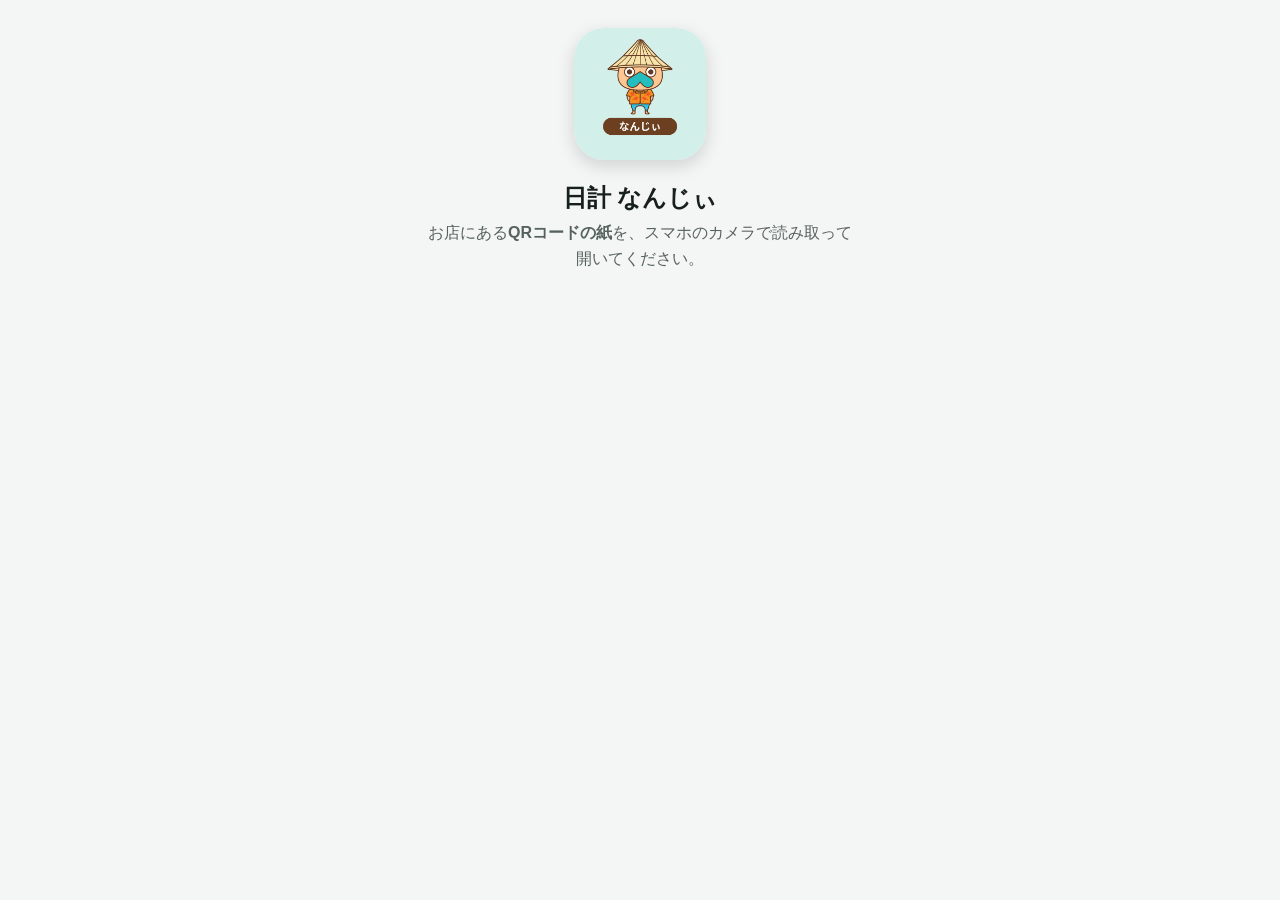
==== nanjii/index.html @ 4734d0b7 "Add files via upload" ====
<!doctype html>
<html lang="ja">
<head>
<meta charset="utf-8">
<meta name="viewport" content="width=device-width, initial-scale=1, viewport-fit=cover">
<title>日計 なんじぃ</title>
<meta name="theme-color" content="#0f766e">
<link rel="manifest" href="manifest.webmanifest">
<link rel="icon" href="favicon.png">
<link rel="apple-touch-icon" href="apple-touch-icon.png">
<meta name="apple-mobile-web-app-capable" content="yes">
<meta name="apple-mobile-web-app-title" content="なんじぃ">
<meta name="apple-mobile-web-app-status-bar-style" content="default">
<link rel="stylesheet" href="../app.css">
</head>
<body>
<div class="wrap hide" id="setup">
  <img class="icon" src="icon-512.png" alt="なんじぃのアイコン">
  <h1>日計 なんじぃ</h1>
  <p>ホーム画面にこのアイコンを置きます。<br>はじめに1回だけです。</p>

  <div id="android" class="hide">
    <button class="big" id="installBtn">ホーム画面に追加する</button>
    <p style="font-size:14px;margin-top:10px">確認が出たら「インストール」を押してください。</p>
    <ul class="steps hide" id="manual">
      <li><span class="n">1</span><span>画面右上の <b>「⋮」</b> を押す</span></li>
      <li><span class="n">2</span><span><b>「ホーム画面に追加」</b>を押す</span></li>
      <li><span class="n">3</span><span><b>「インストール」</b>を選んで <b>「インストール」</b></span></li>
    </ul>
  </div>

  <div id="ios" class="hide">
    <ul class="steps">
      <li><span class="n">1</span><span>画面の下にある <span class="share"><svg width="16" height="16" viewBox="0 0 24 24" fill="none" stroke="#0a63d6" stroke-width="2.4" stroke-linecap="round" stroke-linejoin="round"><path d="M12 3v12"/><path d="M8 7l4-4 4 4"/><path d="M6 11v9h12v-9"/></svg></span> を押す</span></li>
      <li><span class="n">2</span><span>メニューを下にずらして <b>「ホーム画面に追加」</b></span></li>
      <li><span class="n">3</span><span>右上の <b>「追加」</b> を押す</span></li>
    </ul>
    <p style="font-size:14px;margin-top:12px">※ <b>Safari</b>で開いてください（Chromeだと追加できないことがあります）</p>
  </div>

  <div id="done" class="ok hide">追加できました。<br>ホーム画面の「なんじぃ」アイコンから開いてください。</div>
  <button class="later" id="later">追加しないで、今すぐ使う</button>
  <div class="arrow hide" id="arrow" aria-hidden="true">↓</div>
</div>

<div class="wrap hide" id="noToken">
  <img class="icon" src="icon-512.png" alt="">
  <h1>日計 なんじぃ</h1>
  <p>お店にある<b>QRコードの紙</b>を、スマホのカメラで読み取って開いてください。</p>
</div>

<script>window.NIKKEI_STORE = { id: 'nanjii', name: 'なんじぃ' };</script>
<script src="../config.js"></script>
<script src="../app.js"></script>
</body>
</html>
---- app.css ----
:root{--acc:#0f766e;--ink:#17201d;--sub:#56625d;--bg:#f4f6f5;--line:#dde3e0}
*{box-sizing:border-box;-webkit-tap-highlight-color:transparent}
html,body{margin:0;height:100%;background:var(--bg);color:var(--ink);font-family:-apple-system,"Hiragino Sans","Noto Sans JP",sans-serif}
#app{position:fixed;inset:0;width:100%;height:100%;border:0;background:#fff}
.wrap{max-width:460px;margin:0 auto;padding:28px 16px 40px;text-align:center}
.icon{width:132px;height:132px;border-radius:30px;box-shadow:0 6px 18px rgba(0,0,0,.15)}
h1{font-size:24px;margin:18px 0 6px}
p{font-size:16px;line-height:1.65;color:var(--sub);margin:6px 0}
.big{display:block;width:100%;min-height:68px;margin-top:22px;border:none;border-radius:16px;background:var(--acc);color:#fff;font-size:21px;font-weight:700;cursor:pointer}
.big:active{opacity:.85}
.steps{text-align:left;background:#fff;border:1px solid var(--line);border-radius:16px;padding:6px 16px;margin-top:20px}
.steps li{padding:12px 0;border-bottom:1px dashed var(--line);font-size:17px;line-height:1.55;list-style:none;display:flex;gap:10px;align-items:flex-start}
.steps li:last-child{border:none}
.n{flex:none;width:28px;height:28px;border-radius:50%;background:var(--acc);color:#fff;font-weight:700;display:flex;align-items:center;justify-content:center;font-size:15px}
.share{display:inline-flex;vertical-align:middle;width:26px;height:26px;border:2px solid #0a63d6;border-radius:6px;align-items:center;justify-content:center;margin:0 2px}
.later{display:block;margin:22px auto 0;background:none;border:none;color:var(--sub);font-size:15px;text-decoration:underline}
.ok{background:#e6f3f1;color:#0b5a54;border-radius:14px;padding:14px;margin-top:20px;font-size:17px;font-weight:700}
.arrow{position:fixed;left:50%;bottom:8px;transform:translateX(-50%);font-size:40px;color:#e8590c;animation:b 1s ease-in-out infinite}
@keyframes b{50%{transform:translate(-50%,-10px)}}
.hide{display:none!important}
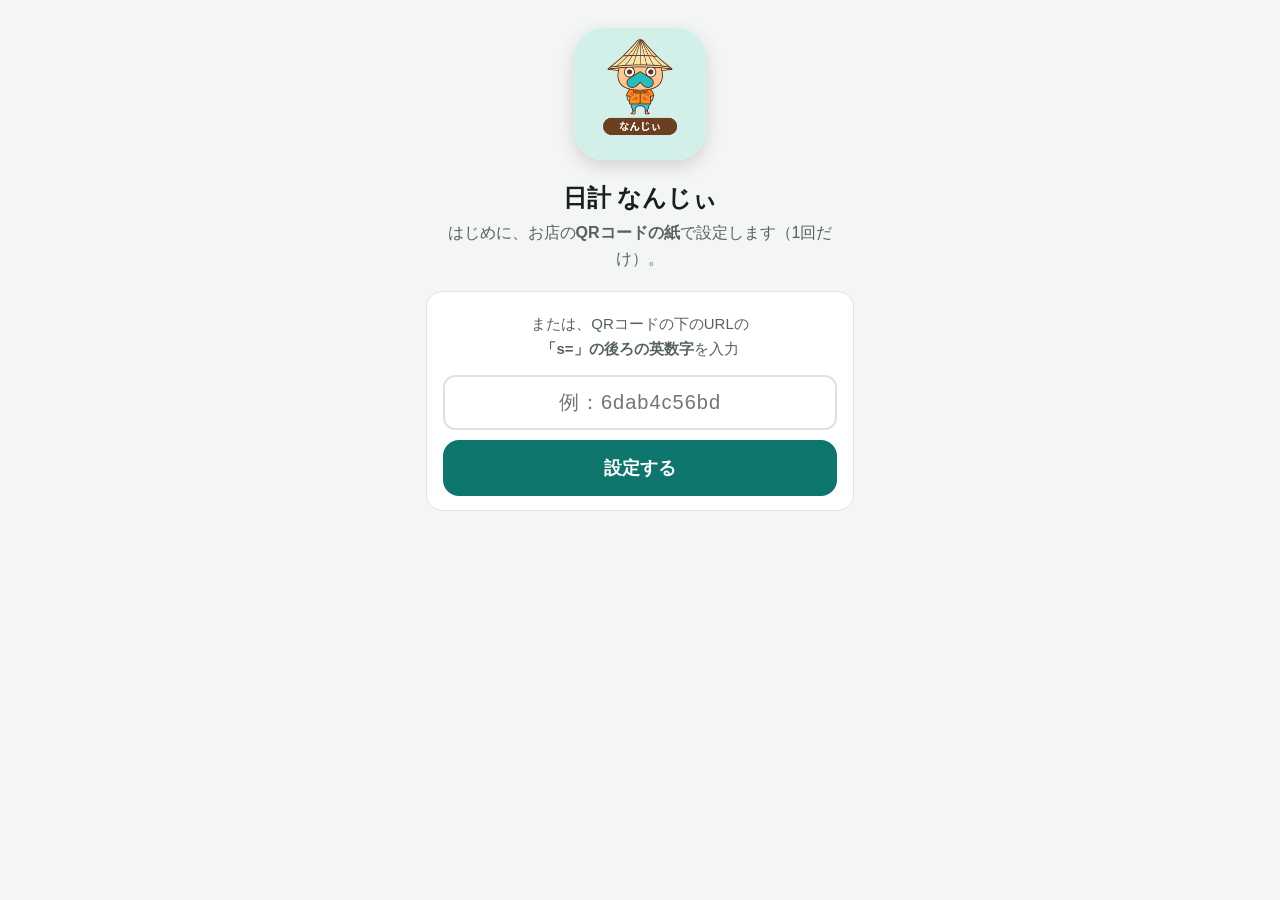
==== commit 97455ea8: "Add files via upload" ====
--- a/nanjii/index.html
+++ b/nanjii/index.html
@@ -46,7 +46,15 @@
 <div class="wrap hide" id="noToken">
   <img class="icon" src="icon-512.png" alt="">
   <h1>日計 なんじぃ</h1>
-  <p>お店にある<b>QRコードの紙</b>を、スマホのカメラで読み取って開いてください。</p>
+  <p>はじめに、お店の<b>QRコードの紙</b>で設定します（1回だけ）。</p>
+  <button class="big hide" id="scanBtn">QRコードの紙を撮影する</button>
+  <input type="file" accept="image/*" capture="environment" id="scanFile" class="hide">
+  <div class="keybox">
+    <p style="font-size:15px">または、QRコードの下のURLの<br><b>「s=」の後ろの英数字</b>を入力</p>
+    <input id="keyIn" autocomplete="off" autocapitalize="off" spellcheck="false" placeholder="例：6dab4c56bd">
+    <button class="big" id="keyBtn" style="margin-top:10px;min-height:56px;font-size:18px">設定する</button>
+  </div>
+  <p id="keyMsg" class="msg hide"></p>
 </div>
 
 <script>window.NIKKEI_STORE = { id: 'nanjii', name: 'なんじぃ' };</script>
--- a/app.css
+++ b/app.css
@@ -18,3 +18,8 @@
 .arrow{position:fixed;left:50%;bottom:8px;transform:translateX(-50%);font-size:40px;color:#e8590c;animation:b 1s ease-in-out infinite}
 @keyframes b{50%{transform:translate(-50%,-10px)}}
 .hide{display:none!important}
+.keybox{background:#fff;border:1px solid var(--line);border-radius:16px;padding:14px 16px;margin-top:18px}
+.keybox input{width:100%;margin-top:8px;padding:14px;font-size:20px;border:2px solid var(--line);border-radius:12px;text-align:center;letter-spacing:.05em}
+.keybox input:focus{outline:none;border-color:var(--acc)}
+.msg{margin-top:14px;padding:12px;border-radius:12px;font-size:15px;background:#fdecea;color:#b42318}
+.msg.good{background:#e6f3f1;color:#0b5a54}
